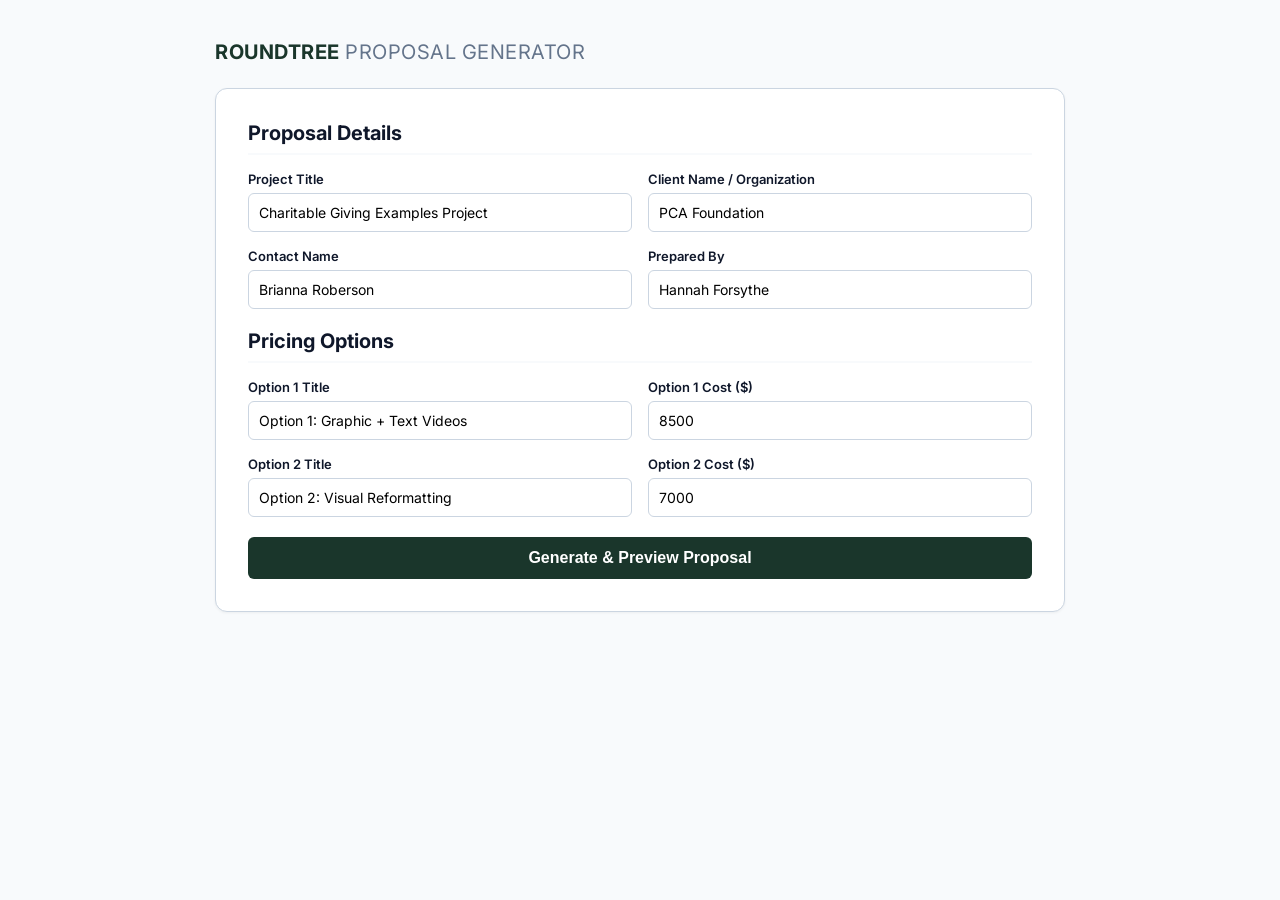
==== index.html @ 8027e86e "Rename gemini-code-1789137924706.html to index.html" ====
<!DOCTYPE html>
<html lang="en">
<head>
  <meta charset="UTF-8">
  <meta name="viewport" content="width=device-width, initial-scale=1.0">
  <title>Roundtree Agency | Proposal Generator</title>
  <link href="https://fonts.googleapis.com/css2?family=Inter:wght@400;500;600;700&display=swap" rel="stylesheet">
  <style>
    :root {
      --primary: #1A362B;
      --primary-hover: #12261E;
      --accent: #2E5B48;
      --bg-light: #F8FAFC;
      --text-dark: #0F172A;
      --text-muted: #64748B;
      --border: #CBD5E1;
      --success: #16A34A;
    }

    * { box-sizing: border-box; }

    body {
      font-family: 'Inter', sans-serif;
      background-color: var(--bg-light);
      color: var(--text-dark);
      margin: 0;
      padding: 40px 20px;
    }

    .container {
      max-width: 850px;
      margin: 0 auto;
    }

    .hidden { display: none !important; }

    .header {
      display: flex;
      justify-content: space-between;
      align-items: center;
      margin-bottom: 24px;
    }

    .brand {
      font-weight: 700;
      font-size: 20px;
      color: var(--primary);
      letter-spacing: 0.5px;
    }

    .brand span { font-weight: 400; color: var(--text-muted); }

    .badge {
      background-color: #E2E8F0;
      color: var(--text-dark);
      font-size: 11px;
      font-weight: 700;
      padding: 4px 8px;
      border-radius: 4px;
      letter-spacing: 0.5px;
    }

    .card {
      background: white;
      border: 1px solid var(--border);
      border-radius: 12px;
      padding: 32px;
      margin-bottom: 24px;
      box-shadow: 0 1px 3px rgba(0,0,0,0.05);
    }

    h1 { font-size: 32px; margin: 0 0 8px 0; color: var(--primary); }
    h2 { font-size: 20px; margin: 0 0 16px 0; border-bottom: 2px solid var(--bg-light); padding-bottom: 8px; }

    .form-grid {
      display: grid;
      grid-template-columns: 1fr 1fr;
      gap: 16px;
      margin-bottom: 20px;
    }

    .field { display: flex; flex-direction: column; }
    .field label {
      font-size: 13px;
      font-weight: 600;
      margin-bottom: 6px;
    }

    .field input, .field textarea {
      padding: 10px;
      border: 1px solid var(--border);
      border-radius: 6px;
      font-family: inherit;
      font-size: 14px;
    }

    .btn {
      padding: 12px 20px;
      border-radius: 6px;
      border: none;
      font-weight: 600;
      cursor: pointer;
    }

    .btn-primary { background: var(--primary); color: white; }
    .btn-primary:hover { background: var(--primary-hover); }
    .btn-secondary { background: #334155; color: white; }
    .btn-success { background: var(--success); color: white; font-size: 16px; }
    .btn-outline { border: 1px solid var(--border); background: transparent; }

    .pricing-grid {
      display: grid;
      grid-template-columns: 1fr 1fr;
      gap: 20px;
      margin-top: 20px;
    }

    .price-box {
      border: 2px solid var(--border);
      border-radius: 8px;
      padding: 24px;
      text-align: center;
      cursor: pointer;
      position: relative;
    }

    .price-box.active {
      border-color: var(--primary);
      background-color: #F0FDF4;
    }

    .price { font-size: 28px; font-weight: 700; margin: 12px 0; color: var(--primary); }

    .accept-bar {
      display: flex;
      justify-content: space-between;
      align-items: center;
      margin-top: 24px;
      padding-top: 24px;
      border-top: 1px solid var(--border);
    }

    .total-price { font-size: 22px; color: var(--primary); }

    .stats-grid {
      display: grid;
      grid-template-columns: repeat(3, 1fr);
      gap: 16px;
      margin-top: 20px;
    }

    .stat-box {
      background: var(--bg-light);
      padding: 16px;
      border-radius: 8px;
      text-align: center;
    }

    .stat-num { font-size: 22px; font-weight: 700; color: var(--primary); }
    .stat-lbl { font-size: 12px; color: var(--text-muted); margin-top: 4px; }

    .admin-bar {
      display: flex;
      gap: 12px;
      justify-content: flex-end;
      margin-top: 20px;
    }
  </style>
</head>
<body>

  <!-- ADMIN FORM VIEW -->
  <div id="admin-view" class="container">
    <header class="header">
      <div class="brand">ROUNDTREE <span>PROPOSAL GENERATOR</span></div>
    </header>

    <div class="card">
      <h2>Proposal Details</h2>
      <div class="form-grid">
        <div class="field">
          <label>Project Title</label>
          <input type="text" id="projectTitle" value="Charitable Giving Examples Project">
        </div>
        <div class="field">
          <label>Client Name / Organization</label>
          <input type="text" id="clientName" value="PCA Foundation">
        </div>
        <div class="field">
          <label>Contact Name</label>
          <input type="text" id="contactName" value="Brianna Roberson">
        </div>
        <div class="field">
          <label>Prepared By</label>
          <input type="text" id="authorName" value="Hannah Forsythe">
        </div>
      </div>

      <h2>Pricing Options</h2>
      <div class="form-grid">
        <div class="field">
          <label>Option 1 Title</label>
          <input type="text" id="opt1Title" value="Option 1: Graphic + Text Videos">
        </div>
        <div class="field">
          <label>Option 1 Cost ($)</label>
          <input type="number" id="opt1Cost" value="8500">
        </div>
        <div class="field">
          <label>Option 2 Title</label>
          <input type="text" id="opt2Title" value="Option 2: Visual Reformatting">
        </div>
        <div class="field">
          <label>Option 2 Cost ($)</label>
          <input type="number" id="opt2Cost" value="7000">
        </div>
      </div>

      <div class="actions">
        <button onclick="generateLink()" class="btn btn-primary" style="width: 100%; font-size: 16px;">Generate & Preview Proposal</button>
      </div>
    </div>
  </div>

  <!-- CLIENT PROPOSAL VIEW -->
  <div id="client-view" class="container hidden">
    <header class="header">
      <div class="brand">ROUNDTREE AGENCY</div>
      <div class="badge">CONFIDENTIAL PROPOSAL</div>
    </header>

    <div class="card">
      <h1 id="view-title">Project Title</h1>
      <p style="color: var(--text-muted); margin-top: 0;">
        Prepared for <strong id="view-client" style="color: var(--text-dark);">Client</strong> by <span id="view-author">Author</span>
      </p>
    </div>

    <!-- VENDOR PROFILE / TRUST METRICS -->
    <div class="card">
      <h2>Why Roundtree Agency?</h2>
      <p>A creative partner for ambitious nonprofits. We build better donor relationships through better communications.</p>
      <div class="stats-grid">
        <div class="stat-box">
          <div class="stat-num">$400M+</div>
          <div class="stat-lbl">Raised by clients last year</div>
        </div>
        <div class="stat-box">
          <div class="stat-num">100+</div>
          <div class="stat-lbl">Countries served globally</div>
        </div>
        <div class="stat-box">
          <div class="stat-num">2,000,000+</div>
          <div class="stat-lbl">Donor emails sent annually</div>
        </div>
      </div>
    </div>

    <!-- INVESTMENT OPTIONS -->
    <div class="card">
      <h2>Investment Options</h2>
      <div class="pricing-grid">
        <div class="price-box" onclick="selectOption(1)" id="box-opt1">
          <h3 id="view-opt1-title">Option 1</h3>
          <div class="price" id="view-opt1-cost">$0</div>
          <button class="btn btn-outline" id="btn-opt1">Select Option 1</button>
        </div>
        <div class="price-box" onclick="selectOption(2)" id="box-opt2">
          <h3 id="view-opt2-title">Option 2</h3>
          <div class="price" id="view-opt2-cost">$0</div>
          <button class="btn btn-primary" id="btn-opt2">Select Option 2</button>
        </div>
      </div>

      <div class="accept-bar">
        <div>Selected Investment: <strong id="selected-total" class="total-price">$0</strong></div>
        <button class="btn btn-success" onclick="alert('Thank you! Proposal selection recorded.')">Accept Proposal</button>
      </div>
    </div>

    <div class="admin-bar">
      <button onclick="copyShareableUrl()" class="btn btn-secondary">Copy Shareable Link</button>
      <button onclick="showAdmin()" class="btn btn-outline">Edit Proposal</button>
    </div>
  </div>

  <script>
    function getFormData() {
      return {
        title: document.getElementById('projectTitle').value,
        client: document.getElementById('clientName').value,
        contact: document.getElementById('contactName').value,
        author: document.getElementById('authorName').value,
        opt1Title: document.getElementById('opt1Title').value,
        opt1Cost: document.getElementById('opt1Cost').value,
        opt2Title: document.getElementById('opt2Title').value,
        opt2Cost: document.getElementById('opt2Cost').value
      };
    }

    function generateLink() {
      const data = getFormData();
      const encoded = encodeURIComponent(JSON.stringify(data));
      window.location.hash = 'data=' + encoded;
      renderClientView(data);
    }

    function renderClientView(data) {
      document.getElementById('admin-view').classList.add('hidden');
      document.getElementById('client-view').classList.remove('hidden');

      document.getElementById('view-title').innerText = data.title;
      document.getElementById('view-client').innerText = data.client + ' (' + data.contact + ')';
      document.getElementById('view-author').innerText = data.author;

      document.getElementById('view-opt1-title').innerText = data.opt1Title;
      document.getElementById('view-opt1-cost').innerText = '$' + Number(data.opt1Cost).toLocaleString();
      
      document.getElementById('view-opt2-title').innerText = data.opt2Title;
      document.getElementById('view-opt2-cost').innerText = '$' + Number(data.opt2Cost).toLocaleString();

      selectOption(2);
    }

    function selectOption(num) {
      const data = getFormData();
      const cost = num === 1 ? data.opt1Cost : data.opt2Cost;
      
      document.getElementById('box-opt1').classList.toggle('active', num === 1);
      document.getElementById('box-opt2').classList.toggle('active', num === 2);
      document.getElementById('selected-total').innerText = '$' + Number(cost).toLocaleString();
    }

    function copyShareableUrl() {
      navigator.clipboard.writeText(window.location.href);
      alert('Shareable link copied to clipboard!');
    }

    function showAdmin() {
      document.getElementById('client-view').classList.add('hidden');
      document.getElementById('admin-view').classList.remove('hidden');
    }

    window.onload = function() {
      if (window.location.hash.startsWith('#data=')) {
        const raw = window.location.hash.replace('#data=', '');
        try {
          const data = JSON.parse(decodeURIComponent(raw));
          renderClientView(data);
        } catch(e) { console.error('Invalid link data'); }
      }
    };
  </script>
</body>
</html>
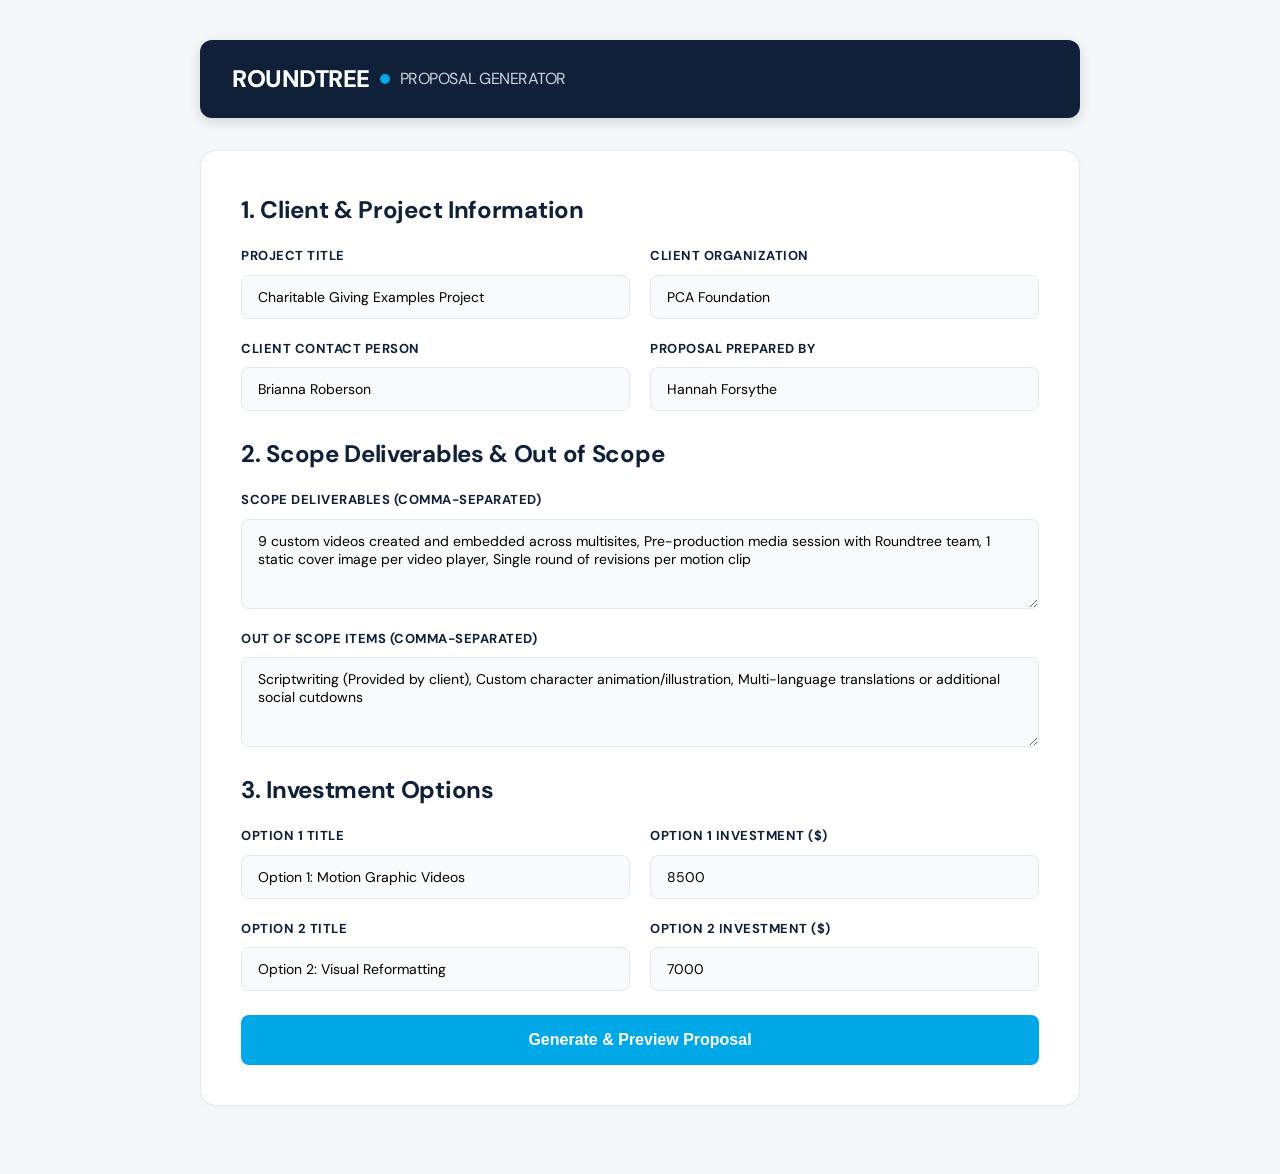
==== commit 0487a74a: "Update index.html" ====
--- a/index.html
+++ b/index.html
@@ -4,284 +4,414 @@
   <meta charset="UTF-8">
   <meta name="viewport" content="width=device-width, initial-scale=1.0">
   <title>Roundtree Agency | Proposal Generator</title>
-  <link href="https://fonts.googleapis.com/css2?family=Inter:wght@400;500;600;700&display=swap" rel="stylesheet">
+  <link href="https://fonts.googleapis.com/css2?family=DM+Sans:ital,opsz,wght@0,9..40,400..800;1,9..40,400..800&family=Inter:wght@400;500;600;700&display=swap" rel="stylesheet">
   <style>
     :root {
-      --primary: #1A362B;
-      --primary-hover: #12261E;
-      --accent: #2E5B48;
-      --bg-light: #F8FAFC;
-      --text-dark: #0F172A;
-      --text-muted: #64748B;
-      --border: #CBD5E1;
-      --success: #16A34A;
+      --rt-navy: #0F2038;
+      --rt-navy-light: #1D3557;
+      --rt-blue: #00A8E8;
+      --rt-blue-hover: #0086BA;
+      --rt-bg: #F4F7F9;
+      --rt-card-bg: #FFFFFF;
+      --rt-text: #1E293B;
+      --rt-muted: #64748B;
+      --rt-border: #E2E8F0;
+      --rt-success: #10B981;
     }
 
     * { box-sizing: border-box; }
 
     body {
-      font-family: 'Inter', sans-serif;
-      background-color: var(--bg-light);
-      color: var(--text-dark);
+      font-family: 'DM Sans', 'Inter', sans-serif;
+      background-color: var(--rt-bg);
+      color: var(--rt-text);
       margin: 0;
-      padding: 40px 20px;
-    }
-
-    .container {
-      max-width: 850px;
-      margin: 0 auto;
+      padding: 0;
+      line-height: 1.6;
     }
 
     .hidden { display: none !important; }
-
-    .header {
+    .container { max-width: 920px; margin: 0 auto; padding: 40px 20px; }
+
+    /* Header Bar */
+    .brand-bar {
+      background-color: var(--rt-navy);
+      padding: 20px 32px;
       display: flex;
       justify-content: space-between;
       align-items: center;
-      margin-bottom: 24px;
-    }
-
-    .brand {
-      font-weight: 700;
-      font-size: 20px;
-      color: var(--primary);
-      letter-spacing: 0.5px;
-    }
-
-    .brand span { font-weight: 400; color: var(--text-muted); }
-
-    .badge {
-      background-color: #E2E8F0;
-      color: var(--text-dark);
+      border-radius: 12px;
+      margin-bottom: 32px;
+      box-shadow: 0 4px 12px rgba(15, 32, 56, 0.15);
+    }
+
+    .brand-logo {
+      font-size: 24px;
+      font-weight: 800;
+      letter-spacing: -0.5px;
+      color: #FFFFFF;
+      display: flex;
+      align-items: center;
+      gap: 10px;
+    }
+
+    .brand-logo .dot {
+      width: 10px;
+      height: 10px;
+      background-color: var(--rt-blue);
+      border-radius: 50%;
+      display: inline-block;
+    }
+
+    .confidential-badge {
+      background: rgba(255, 255, 255, 0.12);
+      color: #FFFFFF;
       font-size: 11px;
       font-weight: 700;
-      padding: 4px 8px;
-      border-radius: 4px;
-      letter-spacing: 0.5px;
-    }
-
+      padding: 6px 14px;
+      border-radius: 20px;
+      text-transform: uppercase;
+      letter-spacing: 1px;
+    }
+
+    /* Cards */
     .card {
-      background: white;
-      border: 1px solid var(--border);
-      border-radius: 12px;
-      padding: 32px;
-      margin-bottom: 24px;
-      box-shadow: 0 1px 3px rgba(0,0,0,0.05);
-    }
-
-    h1 { font-size: 32px; margin: 0 0 8px 0; color: var(--primary); }
-    h2 { font-size: 20px; margin: 0 0 16px 0; border-bottom: 2px solid var(--bg-light); padding-bottom: 8px; }
-
+      background: var(--rt-card-bg);
+      border: 1px solid var(--rt-border);
+      border-radius: 16px;
+      padding: 40px;
+      margin-bottom: 28px;
+      box-shadow: 0 2px 10px rgba(0, 0, 0, 0.02);
+    }
+
+    .hero-title {
+      font-size: 36px;
+      font-weight: 800;
+      color: var(--rt-navy);
+      margin: 0 0 12px 0;
+      line-height: 1.25;
+      letter-spacing: -0.5px;
+    }
+
+    .hero-meta {
+      font-size: 15px;
+      color: var(--rt-muted);
+      margin: 0;
+    }
+    .hero-meta strong { color: var(--rt-navy); }
+
+    h2 {
+      font-size: 24px;
+      font-weight: 700;
+      color: var(--rt-navy);
+      margin-top: 0;
+      margin-bottom: 16px;
+      letter-spacing: -0.3px;
+    }
+
+    /* Forms */
     .form-grid {
       display: grid;
       grid-template-columns: 1fr 1fr;
-      gap: 16px;
-      margin-bottom: 20px;
-    }
-
+      gap: 20px;
+      margin-bottom: 24px;
+    }
     .field { display: flex; flex-direction: column; }
+    .field.full { grid-column: span 2; }
     .field label {
       font-size: 13px;
-      font-weight: 600;
-      margin-bottom: 6px;
-    }
-
+      font-weight: 700;
+      margin-bottom: 8px;
+      color: var(--rt-navy);
+      text-transform: uppercase;
+      letter-spacing: 0.5px;
+    }
     .field input, .field textarea {
-      padding: 10px;
-      border: 1px solid var(--border);
-      border-radius: 6px;
+      padding: 12px 16px;
+      border: 1px solid var(--rt-border);
+      border-radius: 8px;
       font-family: inherit;
       font-size: 14px;
-    }
-
-    .btn {
-      padding: 12px 20px;
-      border-radius: 6px;
-      border: none;
-      font-weight: 600;
-      cursor: pointer;
-    }
-
-    .btn-primary { background: var(--primary); color: white; }
-    .btn-primary:hover { background: var(--primary-hover); }
-    .btn-secondary { background: #334155; color: white; }
-    .btn-success { background: var(--success); color: white; font-size: 16px; }
-    .btn-outline { border: 1px solid var(--border); background: transparent; }
-
+      background: #F8FAFC;
+    }
+    .field textarea { height: 90px; resize: vertical; }
+
+    /* Stats Grid */
+    .stats-grid {
+      display: grid;
+      grid-template-columns: repeat(3, 1fr);
+      gap: 16px;
+      margin: 24px 0;
+    }
+    .stat-box {
+      background: #F8FAFC;
+      border: 1px solid var(--rt-border);
+      padding: 20px;
+      border-radius: 12px;
+      text-align: center;
+    }
+    .stat-num {
+      font-size: 32px;
+      font-weight: 800;
+      color: var(--rt-blue);
+      line-height: 1;
+    }
+    .stat-lbl {
+      font-size: 12px;
+      color: var(--rt-muted);
+      font-weight: 700;
+      margin-top: 8px;
+      text-transform: uppercase;
+      letter-spacing: 0.5px;
+    }
+
+    /* Lists */
+    .scope-list { padding-left: 20px; margin: 16px 0; }
+    .scope-list li { margin-bottom: 10px; color: var(--rt-text); }
+
+    .out-of-scope-box {
+      background: #FFFBEB;
+      border: 1px solid #FDE68A;
+      border-radius: 12px;
+      padding: 20px 24px;
+      margin-top: 24px;
+    }
+    .out-of-scope-box h4 {
+      margin: 0 0 8px 0;
+      color: #B45309;
+      font-size: 13px;
+      text-transform: uppercase;
+      letter-spacing: 0.5px;
+    }
+
+    /* Pricing Section */
     .pricing-grid {
       display: grid;
       grid-template-columns: 1fr 1fr;
-      gap: 20px;
-      margin-top: 20px;
+      gap: 24px;
+      margin-top: 24px;
     }
 
     .price-box {
-      border: 2px solid var(--border);
-      border-radius: 8px;
-      padding: 24px;
+      border: 2px solid var(--rt-border);
+      border-radius: 12px;
+      padding: 32px 24px;
       text-align: center;
       cursor: pointer;
       position: relative;
-    }
-
+      transition: all 0.2s ease;
+      background: #FFFFFF;
+    }
+    .price-box:hover { border-color: var(--rt-blue); }
     .price-box.active {
-      border-color: var(--primary);
-      background-color: #F0FDF4;
-    }
-
-    .price { font-size: 28px; font-weight: 700; margin: 12px 0; color: var(--primary); }
-
+      border-color: var(--rt-blue);
+      background-color: #F0F9FF;
+      box-shadow: 0 0 0 2px var(--rt-blue);
+    }
+
+    .recommended-badge {
+      position: absolute;
+      top: -12px;
+      left: 50%;
+      transform: translateX(-50%);
+      background: var(--rt-blue);
+      color: white;
+      font-size: 10px;
+      font-weight: 800;
+      padding: 4px 12px;
+      border-radius: 12px;
+      letter-spacing: 1px;
+      text-transform: uppercase;
+    }
+
+    .price {
+      font-size: 38px;
+      font-weight: 800;
+      color: var(--rt-navy);
+      margin: 16px 0;
+    }
+
+    /* Action Bar */
     .accept-bar {
       display: flex;
       justify-content: space-between;
       align-items: center;
-      margin-top: 24px;
+      margin-top: 32px;
       padding-top: 24px;
-      border-top: 1px solid var(--border);
-    }
-
-    .total-price { font-size: 22px; color: var(--primary); }
-
-    .stats-grid {
-      display: grid;
-      grid-template-columns: repeat(3, 1fr);
-      gap: 16px;
-      margin-top: 20px;
-    }
-
-    .stat-box {
-      background: var(--bg-light);
-      padding: 16px;
+      border-top: 1px solid var(--rt-border);
+    }
+
+    .btn {
+      padding: 14px 28px;
       border-radius: 8px;
-      text-align: center;
-    }
-
-    .stat-num { font-size: 22px; font-weight: 700; color: var(--primary); }
-    .stat-lbl { font-size: 12px; color: var(--text-muted); margin-top: 4px; }
+      border: none;
+      font-weight: 700;
+      font-size: 15px;
+      cursor: pointer;
+      transition: all 0.2s;
+    }
+    .btn-primary { background: var(--rt-blue); color: white; }
+    .btn-primary:hover { background: var(--rt-blue-hover); }
+    .btn-success { background: var(--rt-success); color: white; font-size: 16px; }
+    .btn-outline { border: 1px solid var(--rt-border); background: transparent; color: var(--rt-navy); }
 
     .admin-bar {
       display: flex;
       gap: 12px;
       justify-content: flex-end;
-      margin-top: 20px;
+      margin-top: 24px;
+      padding-top: 16px;
+      border-top: 1px dashed var(--rt-border);
     }
   </style>
 </head>
 <body>
 
-  <!-- ADMIN FORM VIEW -->
-  <div id="admin-view" class="container">
-    <header class="header">
-      <div class="brand">ROUNDTREE <span>PROPOSAL GENERATOR</span></div>
-    </header>
-
-    <div class="card">
-      <h2>Proposal Details</h2>
-      <div class="form-grid">
-        <div class="field">
-          <label>Project Title</label>
-          <input type="text" id="projectTitle" value="Charitable Giving Examples Project">
-        </div>
-        <div class="field">
-          <label>Client Name / Organization</label>
-          <input type="text" id="clientName" value="PCA Foundation">
-        </div>
-        <div class="field">
-          <label>Contact Name</label>
-          <input type="text" id="contactName" value="Brianna Roberson">
-        </div>
-        <div class="field">
-          <label>Prepared By</label>
-          <input type="text" id="authorName" value="Hannah Forsythe">
-        </div>
-      </div>
-
-      <h2>Pricing Options</h2>
-      <div class="form-grid">
-        <div class="field">
-          <label>Option 1 Title</label>
-          <input type="text" id="opt1Title" value="Option 1: Graphic + Text Videos">
-        </div>
-        <div class="field">
-          <label>Option 1 Cost ($)</label>
-          <input type="number" id="opt1Cost" value="8500">
-        </div>
-        <div class="field">
-          <label>Option 2 Title</label>
-          <input type="text" id="opt2Title" value="Option 2: Visual Reformatting">
-        </div>
-        <div class="field">
-          <label>Option 2 Cost ($)</label>
-          <input type="number" id="opt2Cost" value="7000">
-        </div>
-      </div>
-
-      <div class="actions">
-        <button onclick="generateLink()" class="btn btn-primary" style="width: 100%; font-size: 16px;">Generate & Preview Proposal</button>
+  <div class="container">
+
+    <!-- ADMIN FORM VIEW -->
+    <div id="admin-view">
+      <div class="brand-bar">
+        <div class="brand-logo">ROUNDTREE <span class="dot"></span> <span style="font-size:16px; font-weight:400; opacity:0.8;">PROPOSAL GENERATOR</span></div>
+      </div>
+
+      <div class="card">
+        <h2>1. Client & Project Information</h2>
+        <div class="form-grid">
+          <div class="field">
+            <label>Project Title</label>
+            <input type="text" id="projectTitle" value="Charitable Giving Examples Project">
+          </div>
+          <div class="field">
+            <label>Client Organization</label>
+            <input type="text" id="clientName" value="PCA Foundation">
+          </div>
+          <div class="field">
+            <label>Client Contact Person</label>
+            <input type="text" id="contactName" value="Brianna Roberson">
+          </div>
+          <div class="field">
+            <label>Proposal Prepared By</label>
+            <input type="text" id="authorName" value="Hannah Forsythe">
+          </div>
+        </div>
+
+        <h2>2. Scope Deliverables & Out of Scope</h2>
+        <div class="form-grid">
+          <div class="field full">
+            <label>Scope Deliverables (Comma-separated)</label>
+            <textarea id="scopeDeliverables">9 custom videos created and embedded across multisites, Pre-production media session with Roundtree team, 1 static cover image per video player, Single round of revisions per motion clip</textarea>
+          </div>
+          <div class="field full">
+            <label>Out of Scope Items (Comma-separated)</label>
+            <textarea id="outOfScope">Scriptwriting (Provided by client), Custom character animation/illustration, Multi-language translations or additional social cutdowns</textarea>
+          </div>
+        </div>
+
+        <h2>3. Investment Options</h2>
+        <div class="form-grid">
+          <div class="field">
+            <label>Option 1 Title</label>
+            <input type="text" id="opt1Title" value="Option 1: Motion Graphic Videos">
+          </div>
+          <div class="field">
+            <label>Option 1 Investment ($)</label>
+            <input type="number" id="opt1Cost" value="8500">
+          </div>
+          <div class="field">
+            <label>Option 2 Title</label>
+            <input type="text" id="opt2Title" value="Option 2: Visual Reformatting">
+          </div>
+          <div class="field">
+            <label>Option 2 Investment ($)</label>
+            <input type="number" id="opt2Cost" value="7000">
+          </div>
+        </div>
+
+        <button onclick="generateLink()" class="btn btn-primary" style="width: 100%; font-size: 16px; padding: 16px;">Generate & Preview Proposal</button>
       </div>
     </div>
-  </div>
-
-  <!-- CLIENT PROPOSAL VIEW -->
-  <div id="client-view" class="container hidden">
-    <header class="header">
-      <div class="brand">ROUNDTREE AGENCY</div>
-      <div class="badge">CONFIDENTIAL PROPOSAL</div>
-    </header>
-
-    <div class="card">
-      <h1 id="view-title">Project Title</h1>
-      <p style="color: var(--text-muted); margin-top: 0;">
-        Prepared for <strong id="view-client" style="color: var(--text-dark);">Client</strong> by <span id="view-author">Author</span>
-      </p>
+
+    <!-- CLIENT PROPOSAL VIEW -->
+    <div id="client-view" class="hidden">
+      <div class="brand-bar">
+        <div class="brand-logo">ROUNDTREE <span class="dot"></span></div>
+        <div class="confidential-badge">Confidential Proposal</div>
+      </div>
+
+      <!-- HERO -->
+      <div class="card">
+        <h1 id="view-title" class="hero-title">Project Title</h1>
+        <p class="hero-meta">
+          Prepared for <strong id="view-client">Client</strong> by <span id="view-author">Author</span>
+        </p>
+      </div>
+
+      <!-- VENDOR PROFILE -->
+      <div class="card">
+        <h2>Partnering with Roundtree</h2>
+        <p>A donor communications agency built for ambitious nonprofits. Since 2015, organizations have depended on Roundtree for creative strategies and services that build better donor relationships through better communications.</p>
+
+        <div class="stats-grid">
+          <div class="stat-box">
+            <div class="stat-num">$400M+</div>
+            <div class="stat-lbl">Raised by clients last year</div>
+          </div>
+          <div class="stat-box">
+            <div class="stat-num">100+</div>
+            <div class="stat-lbl">Countries served globally</div>
+          </div>
+          <div class="stat-box">
+            <div class="stat-num">2,000,000+</div>
+            <div class="stat-lbl">Donor emails sent per year</div>
+          </div>
+        </div>
+      </div>
+
+      <!-- SCOPE OF WORK -->
+      <div class="card">
+        <h2>Scope of Work & Deliverables</h2>
+        <ul id="view-scope-list" class="scope-list"></ul>
+
+        <div class="out-of-scope-box">
+          <h4>Out of Scope</h4>
+          <ul id="view-out-list" style="margin:0; padding-left:20px; font-size:14px; color:#92400E;"></ul>
+        </div>
+      </div>
+
+      <!-- INVESTMENT -->
+      <div class="card">
+        <h2>Investment Options</h2>
+        <div class="pricing-grid">
+          <div class="price-box" onclick="selectOption(1)" id="box-opt1">
+            <h3 id="view-opt1-title">Option 1</h3>
+            <div class="price" id="view-opt1-cost">$0</div>
+            <button class="btn btn-outline" id="btn-opt1">Select Option 1</button>
+          </div>
+          <div class="price-box" onclick="selectOption(2)" id="box-opt2">
+            <div class="recommended-badge">RECOMMENDED</div>
+            <h3 id="view-opt2-title">Option 2</h3>
+            <div class="price" id="view-opt2-cost">$0</div>
+            <button class="btn btn-primary" id="btn-opt2">Select Option 2</button>
+          </div>
+        </div>
+
+        <div class="accept-bar">
+          <div>
+            <div style="font-size:13px; color:var(--rt-muted); text-transform:uppercase; font-weight:700;">Selected Package</div>
+            <strong id="selected-total" style="font-size:28px; color:var(--rt-navy);">$0</strong>
+          </div>
+          <button class="btn btn-success" onclick="alert('Thank you! Proposal selection recorded.')">Accept Proposal</button>
+        </div>
+      </div>
+
+      <!-- ADMIN CONTROL BAR (ONLY VISIBLE TO YOU) -->
+      <div id="admin-controls" class="admin-bar hidden">
+        <button onclick="copyShareableUrl()" class="btn btn-outline">Copy Client Link</button>
+        <button onclick="showAdmin()" class="btn btn-outline">Edit Proposal</button>
+      </div>
     </div>
 
-    <!-- VENDOR PROFILE / TRUST METRICS -->
-    <div class="card">
-      <h2>Why Roundtree Agency?</h2>
-      <p>A creative partner for ambitious nonprofits. We build better donor relationships through better communications.</p>
-      <div class="stats-grid">
-        <div class="stat-box">
-          <div class="stat-num">$400M+</div>
-          <div class="stat-lbl">Raised by clients last year</div>
-        </div>
-        <div class="stat-box">
-          <div class="stat-num">100+</div>
-          <div class="stat-lbl">Countries served globally</div>
-        </div>
-        <div class="stat-box">
-          <div class="stat-num">2,000,000+</div>
-          <div class="stat-lbl">Donor emails sent annually</div>
-        </div>
-      </div>
-    </div>
-
-    <!-- INVESTMENT OPTIONS -->
-    <div class="card">
-      <h2>Investment Options</h2>
-      <div class="pricing-grid">
-        <div class="price-box" onclick="selectOption(1)" id="box-opt1">
-          <h3 id="view-opt1-title">Option 1</h3>
-          <div class="price" id="view-opt1-cost">$0</div>
-          <button class="btn btn-outline" id="btn-opt1">Select Option 1</button>
-        </div>
-        <div class="price-box" onclick="selectOption(2)" id="box-opt2">
-          <h3 id="view-opt2-title">Option 2</h3>
-          <div class="price" id="view-opt2-cost">$0</div>
-          <button class="btn btn-primary" id="btn-opt2">Select Option 2</button>
-        </div>
-      </div>
-
-      <div class="accept-bar">
-        <div>Selected Investment: <strong id="selected-total" class="total-price">$0</strong></div>
-        <button class="btn btn-success" onclick="alert('Thank you! Proposal selection recorded.')">Accept Proposal</button>
-      </div>
-    </div>
-
-    <div class="admin-bar">
-      <button onclick="copyShareableUrl()" class="btn btn-secondary">Copy Shareable Link</button>
-      <button onclick="showAdmin()" class="btn btn-outline">Edit Proposal</button>
-    </div>
   </div>
 
   <script>
@@ -291,6 +421,8 @@
         client: document.getElementById('clientName').value,
         contact: document.getElementById('contactName').value,
         author: document.getElementById('authorName').value,
+        scope: document.getElementById('scopeDeliverables').value,
+        outScope: document.getElementById('outOfScope').value,
         opt1Title: document.getElementById('opt1Title').value,
         opt1Cost: document.getElementById('opt1Cost').value,
         opt2Title: document.getElementById('opt2Title').value,
@@ -302,10 +434,10 @@
       const data = getFormData();
       const encoded = encodeURIComponent(JSON.stringify(data));
       window.location.hash = 'data=' + encoded;
-      renderClientView(data);
-    }
-
-    function renderClientView(data) {
+      renderClientView(data, true);
+    }
+
+    function renderClientView(data, isAdmin) {
       document.getElementById('admin-view').classList.add('hidden');
       document.getElementById('client-view').classList.remove('hidden');
 
@@ -313,13 +445,41 @@
       document.getElementById('view-client').innerText = data.client + ' (' + data.contact + ')';
       document.getElementById('view-author').innerText = data.author;
 
+      // Render Scope Deliverables
+      const scopeUl = document.getElementById('view-scope-list');
+      scopeUl.innerHTML = '';
+      data.scope.split(',').forEach(item => {
+        if (item.trim()) {
+          const li = document.createElement('li');
+          li.innerText = item.trim();
+          scopeUl.appendChild(li);
+        }
+      });
+
+      // Render Out of Scope
+      const outUl = document.getElementById('view-out-list');
+      outUl.innerHTML = '';
+      data.outScope.split(',').forEach(item => {
+        if (item.trim()) {
+          const li = document.createElement('li');
+          li.innerText = item.trim();
+          outUl.appendChild(li);
+        }
+      });
+
+      // Pricing
       document.getElementById('view-opt1-title').innerText = data.opt1Title;
       document.getElementById('view-opt1-cost').innerText = '$' + Number(data.opt1Cost).toLocaleString();
-      
       document.getElementById('view-opt2-title').innerText = data.opt2Title;
       document.getElementById('view-opt2-cost').innerText = '$' + Number(data.opt2Cost).toLocaleString();
 
       selectOption(2);
+
+      if (isAdmin) {
+        document.getElementById('admin-controls').classList.remove('hidden');
+      } else {
+        document.getElementById('admin-controls').classList.add('hidden');
+      }
     }
 
     function selectOption(num) {
@@ -332,8 +492,9 @@
     }
 
     function copyShareableUrl() {
-      navigator.clipboard.writeText(window.location.href);
-      alert('Shareable link copied to clipboard!');
+      const clientUrl = window.location.href.replace('?admin=true', '');
+      navigator.clipboard.writeText(clientUrl);
+      alert('Client link copied to clipboard!');
     }
 
     function showAdmin() {
@@ -342,11 +503,14 @@
     }
 
     window.onload = function() {
+      const urlParams = new URLSearchParams(window.location.search);
+      const isAdmin = urlParams.get('admin') === 'true';
+
       if (window.location.hash.startsWith('#data=')) {
         const raw = window.location.hash.replace('#data=', '');
         try {
           const data = JSON.parse(decodeURIComponent(raw));
-          renderClientView(data);
+          renderClientView(data, isAdmin);
         } catch(e) { console.error('Invalid link data'); }
       }
     };
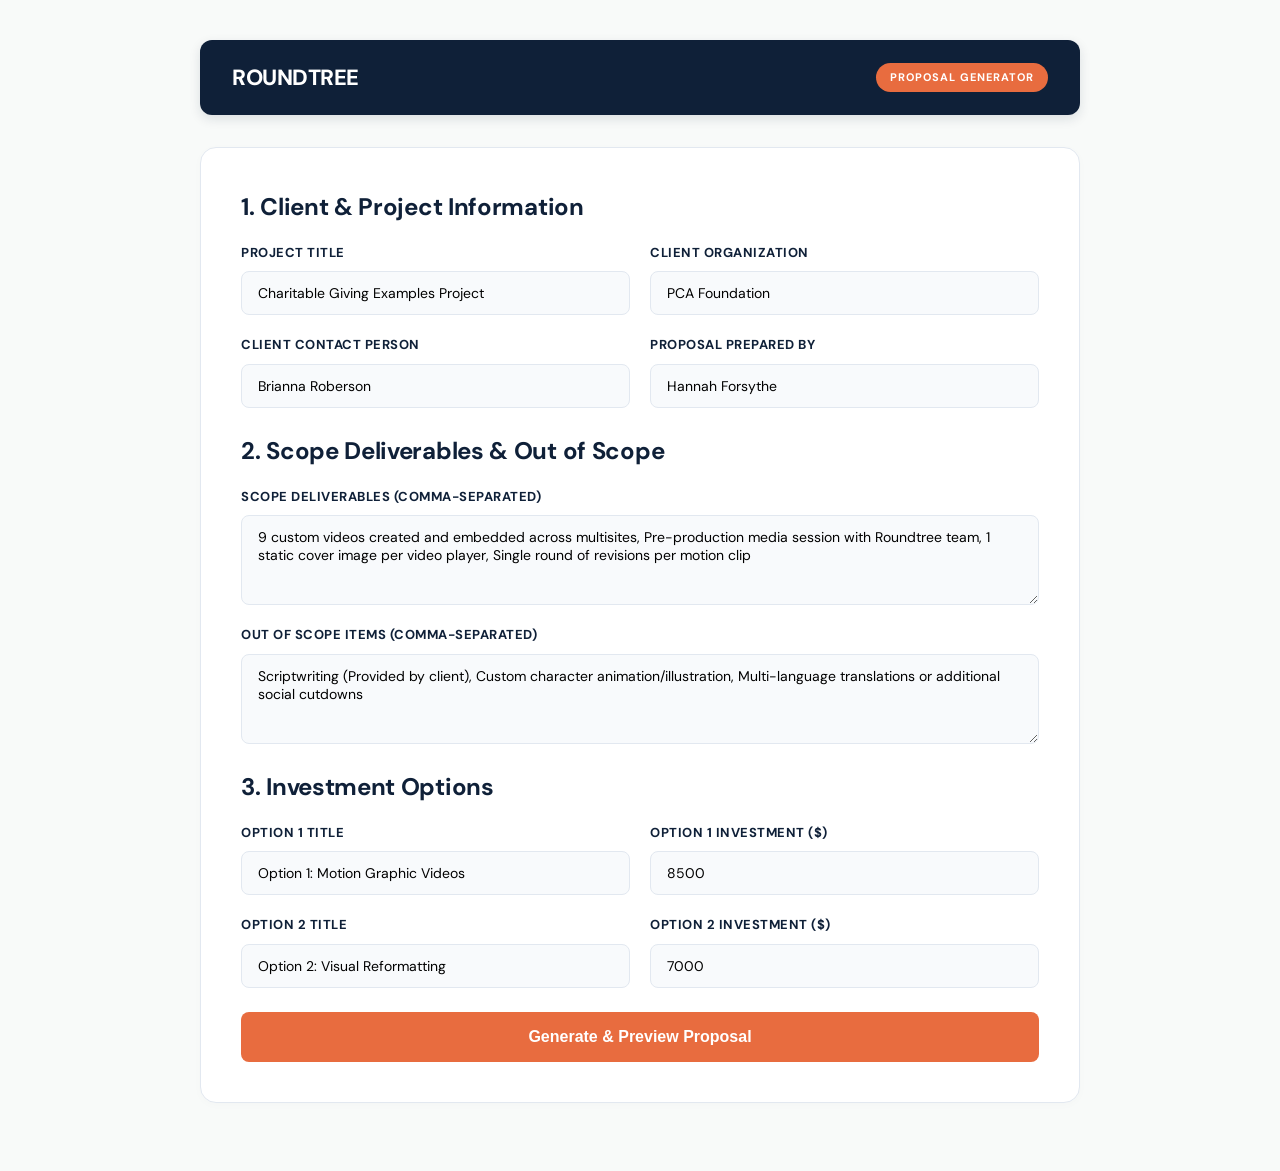
==== commit 051e0962: "Update index.html" ====
--- a/index.html
+++ b/index.html
@@ -9,9 +9,9 @@
     :root {
       --rt-navy: #0F2038;
       --rt-navy-light: #1D3557;
-      --rt-blue: #00A8E8;
-      --rt-blue-hover: #0086BA;
-      --rt-bg: #F4F7F9;
+      --rt-orange: #E86C3F; /* Roundtree Signature Orange */
+      --rt-orange-hover: #D0582B;
+      --rt-bg: #F8FAF9;
       --rt-card-bg: #FFFFFF;
       --rt-text: #1E293B;
       --rt-muted: #64748B;
@@ -42,29 +42,24 @@
       align-items: center;
       border-radius: 12px;
       margin-bottom: 32px;
-      box-shadow: 0 4px 12px rgba(15, 32, 56, 0.15);
-    }
-
-    .brand-logo {
-      font-size: 24px;
+      box-shadow: 0 4px 12px rgba(15, 32, 56, 0.12);
+    }
+
+    .brand-logo-img {
+      height: 38px;
+      width: auto;
+      filter: brightness(0) invert(1); /* Keeps logo white on dark background */
+    }
+
+    .brand-logo-fallback {
+      font-size: 22px;
       font-weight: 800;
+      color: #FFFFFF;
       letter-spacing: -0.5px;
-      color: #FFFFFF;
-      display: flex;
-      align-items: center;
-      gap: 10px;
-    }
-
-    .brand-logo .dot {
-      width: 10px;
-      height: 10px;
-      background-color: var(--rt-blue);
-      border-radius: 50%;
-      display: inline-block;
     }
 
     .confidential-badge {
-      background: rgba(255, 255, 255, 0.12);
+      background: var(--rt-orange);
       color: #FFFFFF;
       font-size: 11px;
       font-weight: 700;
@@ -146,6 +141,7 @@
     .stat-box {
       background: #F8FAFC;
       border: 1px solid var(--rt-border);
+      border-top: 4px solid var(--rt-orange);
       padding: 20px;
       border-radius: 12px;
       text-align: center;
@@ -153,7 +149,7 @@
     .stat-num {
       font-size: 32px;
       font-weight: 800;
-      color: var(--rt-blue);
+      color: var(--rt-navy);
       line-height: 1;
     }
     .stat-lbl {
@@ -166,8 +162,20 @@
     }
 
     /* Lists */
-    .scope-list { padding-left: 20px; margin: 16px 0; }
-    .scope-list li { margin-bottom: 10px; color: var(--rt-text); }
+    .scope-list { padding-left: 0; list-style: none; margin: 16px 0; }
+    .scope-list li {
+      margin-bottom: 12px;
+      color: var(--rt-text);
+      display: flex;
+      align-items: center;
+      gap: 10px;
+    }
+    .scope-list li::before {
+      content: "✓";
+      color: var(--rt-orange);
+      font-weight: 900;
+      font-size: 16px;
+    }
 
     .out-of-scope-box {
       background: #FFFBEB;
@@ -202,11 +210,11 @@
       transition: all 0.2s ease;
       background: #FFFFFF;
     }
-    .price-box:hover { border-color: var(--rt-blue); }
+    .price-box:hover { border-color: var(--rt-orange); }
     .price-box.active {
-      border-color: var(--rt-blue);
-      background-color: #F0F9FF;
-      box-shadow: 0 0 0 2px var(--rt-blue);
+      border-color: var(--rt-orange);
+      background-color: #FFF8F5;
+      box-shadow: 0 0 0 2px var(--rt-orange);
     }
 
     .recommended-badge {
@@ -214,7 +222,7 @@
       top: -12px;
       left: 50%;
       transform: translateX(-50%);
-      background: var(--rt-blue);
+      background: var(--rt-orange);
       color: white;
       font-size: 10px;
       font-weight: 800;
@@ -250,9 +258,10 @@
       cursor: pointer;
       transition: all 0.2s;
     }
-    .btn-primary { background: var(--rt-blue); color: white; }
-    .btn-primary:hover { background: var(--rt-blue-hover); }
-    .btn-success { background: var(--rt-success); color: white; font-size: 16px; }
+    .btn-primary { background: var(--rt-orange); color: white; }
+    .btn-primary:hover { background: var(--rt-orange-hover); }
+    .btn-success { background: var(--rt-orange); color: white; font-size: 16px; }
+    .btn-success:hover { background: var(--rt-orange-hover); }
     .btn-outline { border: 1px solid var(--rt-border); background: transparent; color: var(--rt-navy); }
 
     .admin-bar {
@@ -272,7 +281,11 @@
     <!-- ADMIN FORM VIEW -->
     <div id="admin-view">
       <div class="brand-bar">
-        <div class="brand-logo">ROUNDTREE <span class="dot"></span> <span style="font-size:16px; font-weight:400; opacity:0.8;">PROPOSAL GENERATOR</span></div>
+        <div style="display:flex; align-items:center; gap:12px;">
+          <img src="https://roundtreeagency.com/wp-content/uploads/2024/04/ROUNDTREE-Logo-Vertical_150px-1.png" alt="Roundtree Agency" class="brand-logo-img" onerror="this.style.display='none'">
+          <span class="brand-logo-fallback">ROUNDTREE</span>
+        </div>
+        <div class="confidential-badge">Proposal Generator</div>
       </div>
 
       <div class="card">
@@ -335,7 +348,10 @@
     <!-- CLIENT PROPOSAL VIEW -->
     <div id="client-view" class="hidden">
       <div class="brand-bar">
-        <div class="brand-logo">ROUNDTREE <span class="dot"></span></div>
+        <div style="display:flex; align-items:center; gap:12px;">
+          <img src="https://roundtreeagency.com/wp-content/uploads/2024/04/ROUNDTREE-Logo-Vertical_150px-1.png" alt="Roundtree Agency" class="brand-logo-img" onerror="this.style.display='none'">
+          <span class="brand-logo-fallback">ROUNDTREE</span>
+        </div>
         <div class="confidential-badge">Confidential Proposal</div>
       </div>
 
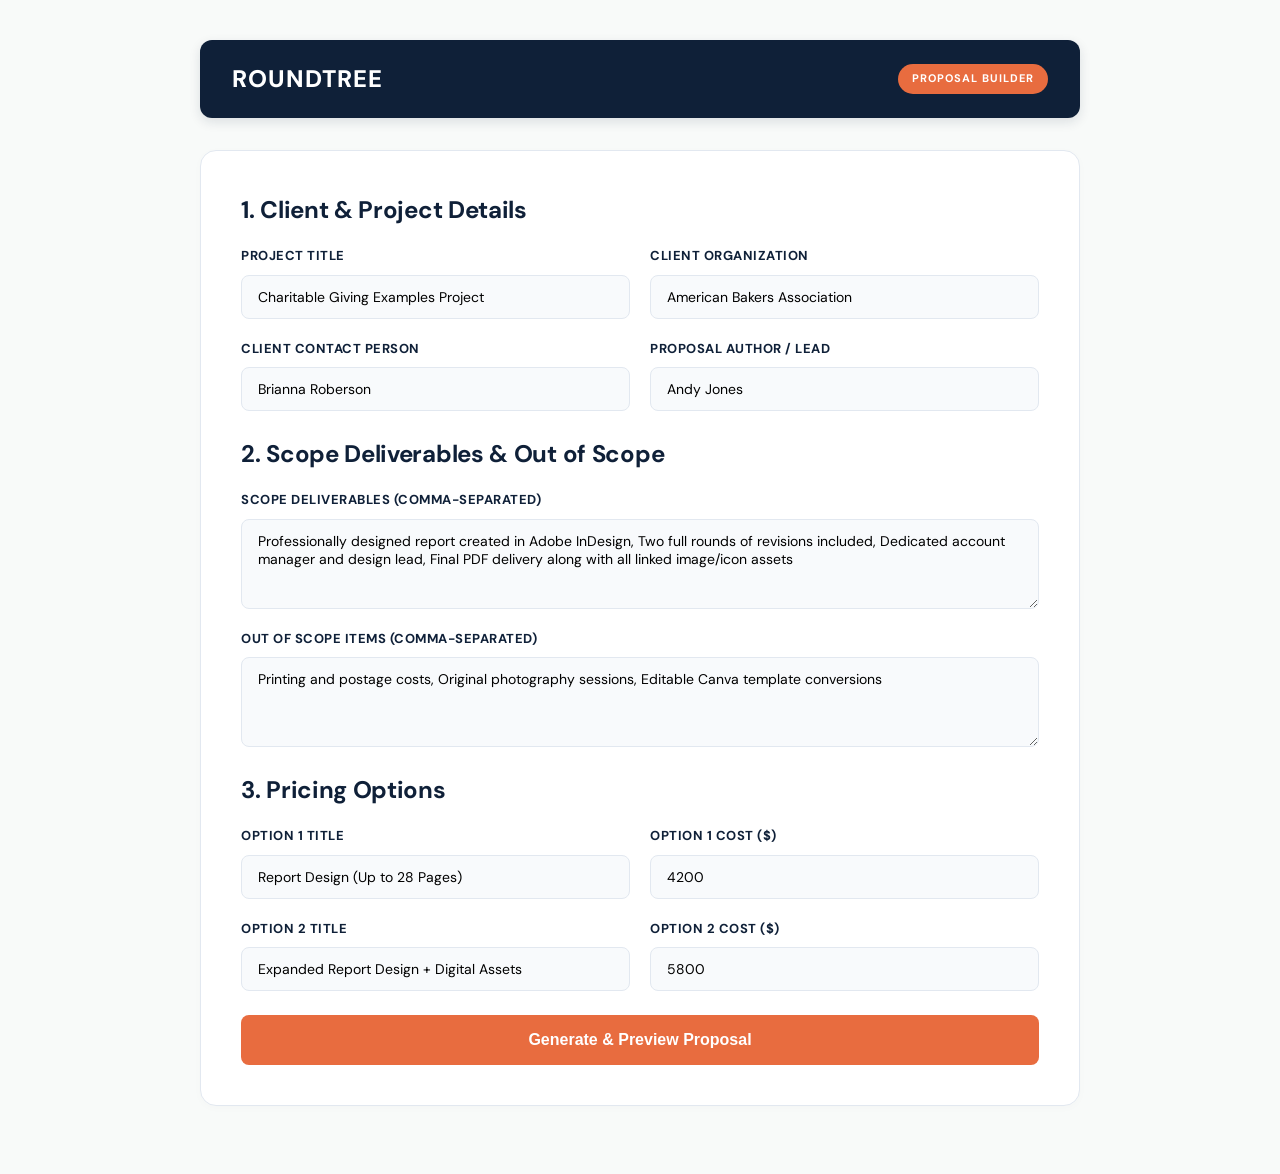
==== commit 84a6dba2: "Update index.html" ====
--- a/index.html
+++ b/index.html
@@ -45,17 +45,11 @@
       box-shadow: 0 4px 12px rgba(15, 32, 56, 0.12);
     }
 
-    .brand-logo-img {
-      height: 38px;
-      width: auto;
-      filter: brightness(0) invert(1); /* Keeps logo white on dark background */
-    }
-
-    .brand-logo-fallback {
-      font-size: 22px;
+    .brand-logo-text {
+      font-size: 24px;
       font-weight: 800;
       color: #FFFFFF;
-      letter-spacing: -0.5px;
+      letter-spacing: 1px;
     }
 
     .confidential-badge {
@@ -131,37 +125,92 @@
     }
     .field textarea { height: 90px; resize: vertical; }
 
-    /* Stats Grid */
-    .stats-grid {
+    /* Founder Note */
+    .founder-box {
+      display: flex;
+      gap: 24px;
+      align-items: center;
+      background: #F8FAFC;
+      border-left: 4px solid var(--rt-orange);
+      padding: 24px;
+      border-radius: 8px;
+      margin-top: 16px;
+    }
+    .founder-img {
+      width: 100px;
+      height: 100px;
+      border-radius: 50%;
+      object-fit: cover;
+      border: 2px solid var(--rt-orange);
+    }
+
+    /* Values Grid */
+    .values-grid {
       display: grid;
       grid-template-columns: repeat(3, 1fr);
       gap: 16px;
-      margin: 24px 0;
-    }
-    .stat-box {
+      margin-top: 20px;
+    }
+    .value-card {
       background: #F8FAFC;
       border: 1px solid var(--rt-border);
-      border-top: 4px solid var(--rt-orange);
+      padding: 20px;
+      border-radius: 12px;
+    }
+    .value-card h4 {
+      margin: 0 0 6px 0;
+      color: var(--rt-orange);
+      font-size: 18px;
+    }
+    .value-card p {
+      margin: 0;
+      font-size: 13px;
+      color: var(--rt-muted);
+    }
+
+    /* Team Grid */
+    .team-grid {
+      display: grid;
+      grid-template-columns: repeat(3, 1fr);
+      gap: 20px;
+      margin-top: 20px;
+    }
+    .team-card {
+      border: 1px solid var(--rt-border);
       padding: 20px;
       border-radius: 12px;
       text-align: center;
     }
-    .stat-num {
-      font-size: 32px;
-      font-weight: 800;
-      color: var(--rt-navy);
-      line-height: 1;
-    }
-    .stat-lbl {
+    .team-avatar {
+      width: 80px;
+      height: 80px;
+      border-radius: 50%;
+      object-fit: cover;
+      margin-bottom: 12px;
+    }
+
+    /* Production Plan Table */
+    .timeline-table {
+      width: 100%;
+      border-collapse: collapse;
+      margin-top: 16px;
+    }
+    .timeline-table th, .timeline-table td {
+      padding: 12px 16px;
+      text-align: left;
+      border-bottom: 1px solid var(--rt-border);
+      font-size: 14px;
+    }
+    .timeline-table th {
+      background: var(--rt-navy);
+      color: white;
+      font-weight: 700;
+      text-transform: uppercase;
       font-size: 12px;
-      color: var(--rt-muted);
-      font-weight: 700;
-      margin-top: 8px;
-      text-transform: uppercase;
       letter-spacing: 0.5px;
     }
 
-    /* Lists */
+    /* Deliverables List */
     .scope-list { padding-left: 0; list-style: none; margin: 16px 0; }
     .scope-list li {
       margin-bottom: 12px;
@@ -281,15 +330,12 @@
     <!-- ADMIN FORM VIEW -->
     <div id="admin-view">
       <div class="brand-bar">
-        <div style="display:flex; align-items:center; gap:12px;">
-          <img src="https://roundtreeagency.com/wp-content/uploads/2024/04/ROUNDTREE-Logo-Vertical_150px-1.png" alt="Roundtree Agency" class="brand-logo-img" onerror="this.style.display='none'">
-          <span class="brand-logo-fallback">ROUNDTREE</span>
-        </div>
-        <div class="confidential-badge">Proposal Generator</div>
-      </div>
-
-      <div class="card">
-        <h2>1. Client & Project Information</h2>
+        <div class="brand-logo-text">ROUNDTREE</div>
+        <div class="confidential-badge">Proposal Builder</div>
+      </div>
+
+      <div class="card">
+        <h2>1. Client & Project Details</h2>
         <div class="form-grid">
           <div class="field">
             <label>Project Title</label>
@@ -297,15 +343,15 @@
           </div>
           <div class="field">
             <label>Client Organization</label>
-            <input type="text" id="clientName" value="PCA Foundation">
+            <input type="text" id="clientName" value="American Bakers Association">
           </div>
           <div class="field">
             <label>Client Contact Person</label>
             <input type="text" id="contactName" value="Brianna Roberson">
           </div>
           <div class="field">
-            <label>Proposal Prepared By</label>
-            <input type="text" id="authorName" value="Hannah Forsythe">
+            <label>Proposal Author / Lead</label>
+            <input type="text" id="authorName" value="Andy Jones">
           </div>
         </div>
 
@@ -313,31 +359,31 @@
         <div class="form-grid">
           <div class="field full">
             <label>Scope Deliverables (Comma-separated)</label>
-            <textarea id="scopeDeliverables">9 custom videos created and embedded across multisites, Pre-production media session with Roundtree team, 1 static cover image per video player, Single round of revisions per motion clip</textarea>
+            <textarea id="scopeDeliverables">Professionally designed report created in Adobe InDesign, Two full rounds of revisions included, Dedicated account manager and design lead, Final PDF delivery along with all linked image/icon assets</textarea>
           </div>
           <div class="field full">
             <label>Out of Scope Items (Comma-separated)</label>
-            <textarea id="outOfScope">Scriptwriting (Provided by client), Custom character animation/illustration, Multi-language translations or additional social cutdowns</textarea>
-          </div>
-        </div>
-
-        <h2>3. Investment Options</h2>
+            <textarea id="outOfScope">Printing and postage costs, Original photography sessions, Editable Canva template conversions</textarea>
+          </div>
+        </div>
+
+        <h2>3. Pricing Options</h2>
         <div class="form-grid">
           <div class="field">
             <label>Option 1 Title</label>
-            <input type="text" id="opt1Title" value="Option 1: Motion Graphic Videos">
-          </div>
-          <div class="field">
-            <label>Option 1 Investment ($)</label>
-            <input type="number" id="opt1Cost" value="8500">
+            <input type="text" id="opt1Title" value="Report Design (Up to 28 Pages)">
+          </div>
+          <div class="field">
+            <label>Option 1 Cost ($)</label>
+            <input type="number" id="opt1Cost" value="4200">
           </div>
           <div class="field">
             <label>Option 2 Title</label>
-            <input type="text" id="opt2Title" value="Option 2: Visual Reformatting">
-          </div>
-          <div class="field">
-            <label>Option 2 Investment ($)</label>
-            <input type="number" id="opt2Cost" value="7000">
+            <input type="text" id="opt2Title" value="Expanded Report Design + Digital Assets">
+          </div>
+          <div class="field">
+            <label>Option 2 Cost ($)</label>
+            <input type="number" id="opt2Cost" value="5800">
           </div>
         </div>
 
@@ -348,10 +394,7 @@
     <!-- CLIENT PROPOSAL VIEW -->
     <div id="client-view" class="hidden">
       <div class="brand-bar">
-        <div style="display:flex; align-items:center; gap:12px;">
-          <img src="https://roundtreeagency.com/wp-content/uploads/2024/04/ROUNDTREE-Logo-Vertical_150px-1.png" alt="Roundtree Agency" class="brand-logo-img" onerror="this.style.display='none'">
-          <span class="brand-logo-fallback">ROUNDTREE</span>
-        </div>
+        <div class="brand-logo-text">ROUNDTREE</div>
         <div class="confidential-badge">Confidential Proposal</div>
       </div>
 
@@ -363,23 +406,60 @@
         </p>
       </div>
 
-      <!-- VENDOR PROFILE -->
-      <div class="card">
-        <h2>Partnering with Roundtree</h2>
-        <p>A donor communications agency built for ambitious nonprofits. Since 2015, organizations have depended on Roundtree for creative strategies and services that build better donor relationships through better communications.</p>
-
-        <div class="stats-grid">
-          <div class="stat-box">
-            <div class="stat-num">$400M+</div>
-            <div class="stat-lbl">Raised by clients last year</div>
-          </div>
-          <div class="stat-box">
-            <div class="stat-num">100+</div>
-            <div class="stat-lbl">Countries served globally</div>
-          </div>
-          <div class="stat-box">
-            <div class="stat-num">2,000,000+</div>
-            <div class="stat-lbl">Donor emails sent per year</div>
+      <!-- FROM OUR FOUNDER -->
+      <div class="card">
+        <h2>From Our Founder</h2>
+        <p>Relationships grow through healthy communication. I started Roundtree in 2015 to provide purpose-driven organizations with creative communications that aid and accelerate their goals. On the following sections, you will see how we can help you achieve your vision.</p>
+        
+        <div class="founder-box">
+          <div style="flex: 1;">
+            <p style="margin:0; font-style: italic; color: var(--rt-text);">"We want to focus on your designs so you can focus on your mission. Thanks for considering Roundtree!"</p>
+            <p style="margin: 8px 0 0 0; font-weight: 700; color: var(--rt-navy);">— Andy Jones, Managing Director</p>
+          </div>
+        </div>
+      </div>
+
+      <!-- WHY ROUNDTREE & CORE VALUES -->
+      <div class="card">
+        <h2>Why Roundtree?</h2>
+        <p>Our agency and our work are driven by three core values that define every partnership:</p>
+
+        <div class="values-grid">
+          <div class="value-card">
+            <h4>Positivity</h4>
+            <p>Our work is fueled by the potential we see in our clients as they seek to improve the world.</p>
+          </div>
+          <div class="value-card">
+            <h4>Service</h4>
+            <p>Exceeding client expectations in the quality of our communication and creative execution.</p>
+          </div>
+          <div class="value-card">
+            <h4>Growth</h4>
+            <p>Focused on growing people, processes, and results for high-impact outcomes.</p>
+          </div>
+        </div>
+      </div>
+
+      <!-- YOUR DEDICATED TEAM -->
+      <div class="card">
+        <h2>Your Dedicated Team</h2>
+        <p>You will have an entire team of designers, marketers, and project managers focused on your account:</p>
+
+        <div class="team-grid">
+          <div class="team-card">
+            <h4 style="margin: 0; color: var(--rt-navy);">Andy Jones</h4>
+            <span style="font-size: 12px; color: var(--rt-muted); font-weight: 700;">Managing Director</span>
+            <p style="font-size: 12px; margin-top: 8px; color: var(--rt-text);">Trusted advisor helping nonprofit leaders reach their next stage of growth.</p>
+          </div>
+          <div class="team-card">
+            <h4 style="margin: 0; color: var(--rt-navy);">Brianna Roberson</h4>
+            <span style="font-size: 12px; color: var(--rt-muted); font-weight: 700;">Account Executive</span>
+            <p style="font-size: 12px; margin-top: 8px; color: var(--rt-text);">Day-to-day point of contact responsible for timelines and flawless execution.</p>
+          </div>
+          <div class="team-card">
+            <h4 style="margin: 0; color: var(--rt-navy);">Mary Claire Thomas</h4>
+            <span style="font-size: 12px; color: var(--rt-muted); font-weight: 700;">Lead Designer</span>
+            <p style="font-size: 12px; margin-top: 8px; color: var(--rt-text);">Brings missions to life with high-quality visual design tailored to your brand.</p>
           </div>
         </div>
       </div>
@@ -395,9 +475,46 @@
         </div>
       </div>
 
-      <!-- INVESTMENT -->
-      <div class="card">
-        <h2>Investment Options</h2>
+      <!-- PRODUCTION PLAN / TIMELINE -->
+      <div class="card">
+        <h2>Production Plan</h2>
+        <p>Proposed roadmap and milestone dates for execution:</p>
+        <table class="timeline-table">
+          <thead>
+            <tr>
+              <th>Task / Milestone</th>
+              <th>Owner</th>
+              <th>Timeline</th>
+            </tr>
+          </thead>
+          <tbody>
+            <tr>
+              <td>Contract Awarded & Signed</td>
+              <td>Client</td>
+              <td>Day 1</td>
+            </tr>
+            <tr>
+              <td>Kickoff & Strategy Alignment</td>
+              <td>Roundtree</td>
+              <td>Week 1</td>
+            </tr>
+            <tr>
+              <td>First Designed Draft Submitted</td>
+              <td>Roundtree</td>
+              <td>Week 2</td>
+            </tr>
+            <tr>
+              <td>Final Review & Delivered Assets</td>
+              <td>Both</td>
+              <td>Week 3</td>
+            </tr>
+          </tbody>
+        </table>
+      </div>
+
+      <!-- INVESTMENT OPTIONS -->
+      <div class="card">
+        <h2>Pricing & Investment</h2>
         <div class="pricing-grid">
           <div class="price-box" onclick="selectOption(1)" id="box-opt1">
             <h3 id="view-opt1-title">Option 1</h3>
@@ -419,6 +536,16 @@
           </div>
           <button class="btn btn-success" onclick="alert('Thank you! Proposal selection recorded.')">Accept Proposal</button>
         </div>
+      </div>
+
+      <!-- NEXT STEPS -->
+      <div class="card">
+        <h2>Next Steps</h2>
+        <ol style="padding-left: 20px; margin-top: 12px; color: var(--rt-text);">
+          <li style="margin-bottom: 8px;">Upon your selection, Roundtree will issue a formal digital service agreement for signature.</li>
+          <li style="margin-bottom: 8px;">Sign and return the service agreement online.</li>
+          <li style="margin-bottom: 8px;">Hold a kickoff meeting with your dedicated Account Executive to initiate production.</li>
+        </ol>
       </div>
 
       <!-- ADMIN CONTROL BAR (ONLY VISIBLE TO YOU) -->
